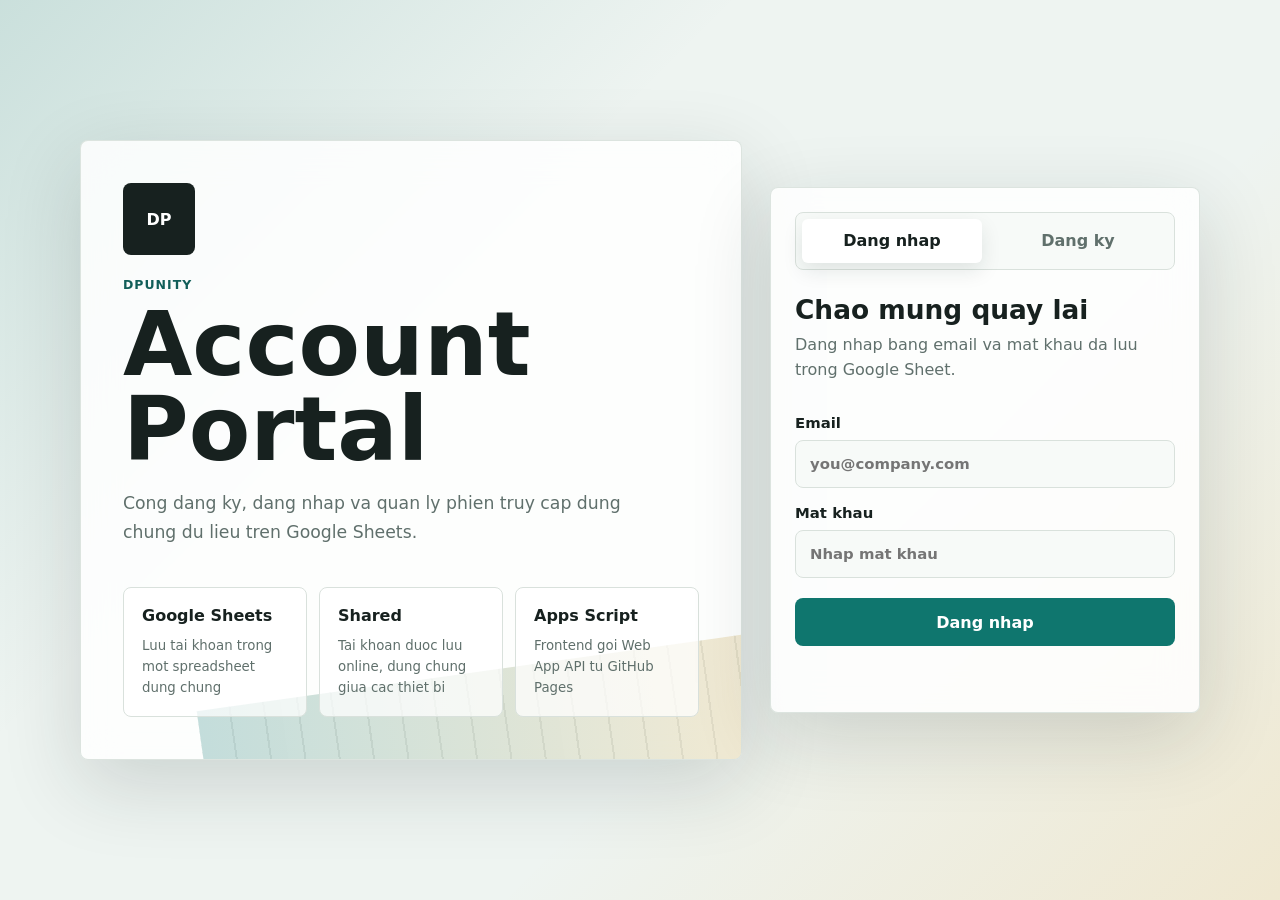
==== index.html @ 10a59590 "Switch auth to Google Sheets API" ====
<!doctype html>
<html lang="vi">
<head>
  <meta charset="utf-8">
  <meta name="viewport" content="width=device-width, initial-scale=1">
  <meta name="description" content="DPUnity account access portal">
  <title>DPUnity Account</title>
  <link rel="stylesheet" href="./styles.css">
</head>
<body>
  <main class="shell">
    <section class="brand-panel" aria-label="DPUnity">
      <div class="brand-mark">DP</div>
      <div>
        <p class="eyebrow">DPUnity</p>
        <h1>Account Portal</h1>
        <p class="lead">Cong dang ky, dang nhap va quan ly phien truy cap dung chung du lieu tren Google Sheets.</p>
      </div>
      <div class="stats" aria-label="Security highlights">
        <div>
          <span>Google Sheets</span>
          <small>Luu tai khoan trong mot spreadsheet dung chung</small>
        </div>
        <div>
          <span>Shared</span>
          <small>Tai khoan duoc luu online, dung chung giua cac thiet bi</small>
        </div>
        <div>
          <span>Apps Script</span>
          <small>Frontend goi Web App API tu GitHub Pages</small>
        </div>
      </div>
    </section>

    <section class="auth-panel" aria-label="Authentication">
      <div class="tabs" role="tablist" aria-label="Auth mode">
        <button class="tab active" id="loginTab" type="button" role="tab" aria-selected="true" aria-controls="loginForm">Dang nhap</button>
        <button class="tab" id="registerTab" type="button" role="tab" aria-selected="false" aria-controls="registerForm">Dang ky</button>
      </div>

      <form class="form active" id="loginForm" autocomplete="on">
        <div class="form-head">
          <h2>Chao mung quay lai</h2>
          <p>Dang nhap bang email va mat khau da luu trong Google Sheet.</p>
        </div>
        <label>
          Email
          <input id="loginEmail" name="email" type="email" placeholder="you@company.com" autocomplete="email" required>
        </label>
        <label>
          Mat khau
          <input id="loginPassword" name="password" type="password" placeholder="Nhap mat khau" autocomplete="current-password" required>
        </label>
        <button class="primary" type="submit">Dang nhap</button>
      </form>

      <form class="form" id="registerForm" autocomplete="on">
        <div class="form-head">
          <h2>Tao tai khoan</h2>
          <p>Tai khoan se duoc luu trong Google Sheet va dung duoc tren moi thiet bi.</p>
        </div>
        <label>
          Ho ten
          <input id="registerName" name="name" type="text" placeholder="Nguyen Van A" autocomplete="name" minlength="2" required>
        </label>
        <label>
          Email
          <input id="registerEmail" name="email" type="email" placeholder="you@company.com" autocomplete="email" required>
        </label>
        <label>
          Mat khau
          <input id="registerPassword" name="password" type="password" placeholder="Toi thieu 8 ky tu" autocomplete="new-password" minlength="8" required>
        </label>
        <button class="primary" type="submit">Tao tai khoan</button>
      </form>

      <section class="dashboard" id="dashboard" aria-live="polite">
        <div>
          <p class="eyebrow">Da dang nhap</p>
          <h2 id="welcomeName">Xin chao</h2>
          <p id="welcomeEmail"></p>
        </div>
        <button class="secondary" id="logoutButton" type="button">Dang xuat</button>
      </section>

      <p class="message" id="message" role="status" aria-live="polite"></p>
    </section>
  </main>

  <script src="./config.js"></script>
  <script src="./app.js"></script>
</body>
</html>
---- styles.css ----
:root {
  color-scheme: light;
  --ink: #17211f;
  --muted: #60706c;
  --line: #d9e1dc;
  --panel: #ffffff;
  --field: #f7faf8;
  --accent: #0f766e;
  --accent-strong: #115e59;
  --amber: #f59e0b;
  --rose: #e11d48;
  --shadow: 0 24px 80px rgba(24, 38, 35, 0.16);
  font-family: Inter, ui-sans-serif, system-ui, -apple-system, BlinkMacSystemFont, "Segoe UI", sans-serif;
}

* {
  box-sizing: border-box;
}

body {
  margin: 0;
  min-height: 100vh;
  color: var(--ink);
  background:
    linear-gradient(135deg, rgba(15, 118, 110, 0.16), transparent 34%),
    linear-gradient(315deg, rgba(245, 158, 11, 0.14), transparent 36%),
    #eef4f1;
}

button,
input {
  font: inherit;
}

.shell {
  width: min(1120px, calc(100% - 32px));
  min-height: 100vh;
  margin: 0 auto;
  display: grid;
  grid-template-columns: minmax(0, 1fr) 430px;
  gap: 28px;
  align-items: center;
  padding: 32px 0;
}

.brand-panel,
.auth-panel {
  background: rgba(255, 255, 255, 0.84);
  border: 1px solid rgba(217, 225, 220, 0.9);
  box-shadow: var(--shadow);
  backdrop-filter: blur(18px);
}

.brand-panel {
  min-height: 620px;
  display: flex;
  flex-direction: column;
  justify-content: space-between;
  padding: 42px;
  border-radius: 8px;
  overflow: hidden;
  position: relative;
}

.brand-panel::after {
  content: "";
  position: absolute;
  inset: auto -20% -30% 20%;
  height: 280px;
  background:
    linear-gradient(90deg, rgba(15, 118, 110, 0.24), rgba(245, 158, 11, 0.18)),
    repeating-linear-gradient(90deg, transparent 0 32px, rgba(23, 33, 31, 0.08) 32px 34px);
  transform: rotate(-8deg);
}

.brand-panel > * {
  position: relative;
  z-index: 1;
}

.brand-mark {
  width: 72px;
  height: 72px;
  display: grid;
  place-items: center;
  border-radius: 8px;
  background: var(--ink);
  color: white;
  font-weight: 800;
  letter-spacing: 0;
}

.eyebrow {
  margin: 0 0 10px;
  color: var(--accent-strong);
  font-size: 0.78rem;
  font-weight: 800;
  letter-spacing: 0.08em;
  text-transform: uppercase;
}

h1,
h2,
p {
  margin-top: 0;
}

h1 {
  max-width: 680px;
  margin-bottom: 18px;
  font-size: clamp(3.4rem, 7vw, 6.6rem);
  line-height: 0.94;
  letter-spacing: 0;
}

.lead {
  max-width: 520px;
  color: var(--muted);
  font-size: 1.08rem;
  line-height: 1.7;
}

.stats {
  display: grid;
  grid-template-columns: repeat(3, minmax(0, 1fr));
  gap: 12px;
}

.stats div {
  min-height: 118px;
  padding: 18px;
  border: 1px solid var(--line);
  border-radius: 8px;
  background: rgba(255, 255, 255, 0.72);
}

.stats span {
  display: block;
  margin-bottom: 10px;
  font-weight: 800;
  color: var(--ink);
}

.stats small {
  color: var(--muted);
  line-height: 1.5;
}

.auth-panel {
  border-radius: 8px;
  padding: 24px;
}

.tabs {
  display: grid;
  grid-template-columns: 1fr 1fr;
  gap: 6px;
  padding: 6px;
  margin-bottom: 24px;
  border: 1px solid var(--line);
  border-radius: 8px;
  background: var(--field);
}

.tab {
  min-height: 44px;
  border: 0;
  border-radius: 6px;
  background: transparent;
  color: var(--muted);
  cursor: pointer;
  font-weight: 750;
}

.tab.active {
  background: white;
  color: var(--ink);
  box-shadow: 0 8px 20px rgba(24, 38, 35, 0.1);
}

.form {
  display: none;
}

.form.active {
  display: grid;
  gap: 16px;
}

.form-head h2,
.dashboard h2 {
  margin-bottom: 8px;
  font-size: 1.65rem;
}

.form-head p,
.dashboard p {
  color: var(--muted);
  line-height: 1.55;
}

label {
  display: grid;
  gap: 8px;
  color: var(--ink);
  font-size: 0.93rem;
  font-weight: 700;
}

input {
  width: 100%;
  min-height: 48px;
  padding: 0 14px;
  border: 1px solid var(--line);
  border-radius: 8px;
  outline: none;
  background: var(--field);
  color: var(--ink);
}

input:focus {
  border-color: var(--accent);
  box-shadow: 0 0 0 4px rgba(15, 118, 110, 0.14);
}

.primary,
.secondary {
  min-height: 48px;
  border: 0;
  border-radius: 8px;
  cursor: pointer;
  font-weight: 800;
}

.primary {
  margin-top: 4px;
  background: var(--accent);
  color: white;
}

.primary:hover {
  background: var(--accent-strong);
}

.secondary {
  padding: 0 18px;
  border: 1px solid var(--line);
  background: white;
  color: var(--ink);
}

.dashboard {
  display: none;
  gap: 18px;
  padding: 22px;
  border: 1px solid var(--line);
  border-radius: 8px;
  background: var(--field);
}

.dashboard.active {
  display: grid;
}

.message {
  min-height: 24px;
  margin: 18px 0 0;
  color: var(--muted);
  font-weight: 700;
}

.message.success {
  color: var(--accent-strong);
}

.message.error {
  color: var(--rose);
}

@media (max-width: 900px) {
  .shell {
    grid-template-columns: 1fr;
    align-items: start;
  }

  .brand-panel {
    min-height: auto;
    gap: 36px;
  }

  .brand-panel::after {
    display: none;
  }
}

@media (max-width: 620px) {
  .shell {
    width: min(100% - 20px, 1120px);
    padding: 10px 0;
    gap: 10px;
  }

  .brand-panel,
  .auth-panel {
    padding: 20px;
  }

  .brand-mark {
    width: 56px;
    height: 56px;
  }

  h1 {
    font-size: 3rem;
  }

  .stats {
    grid-template-columns: 1fr;
  }
}
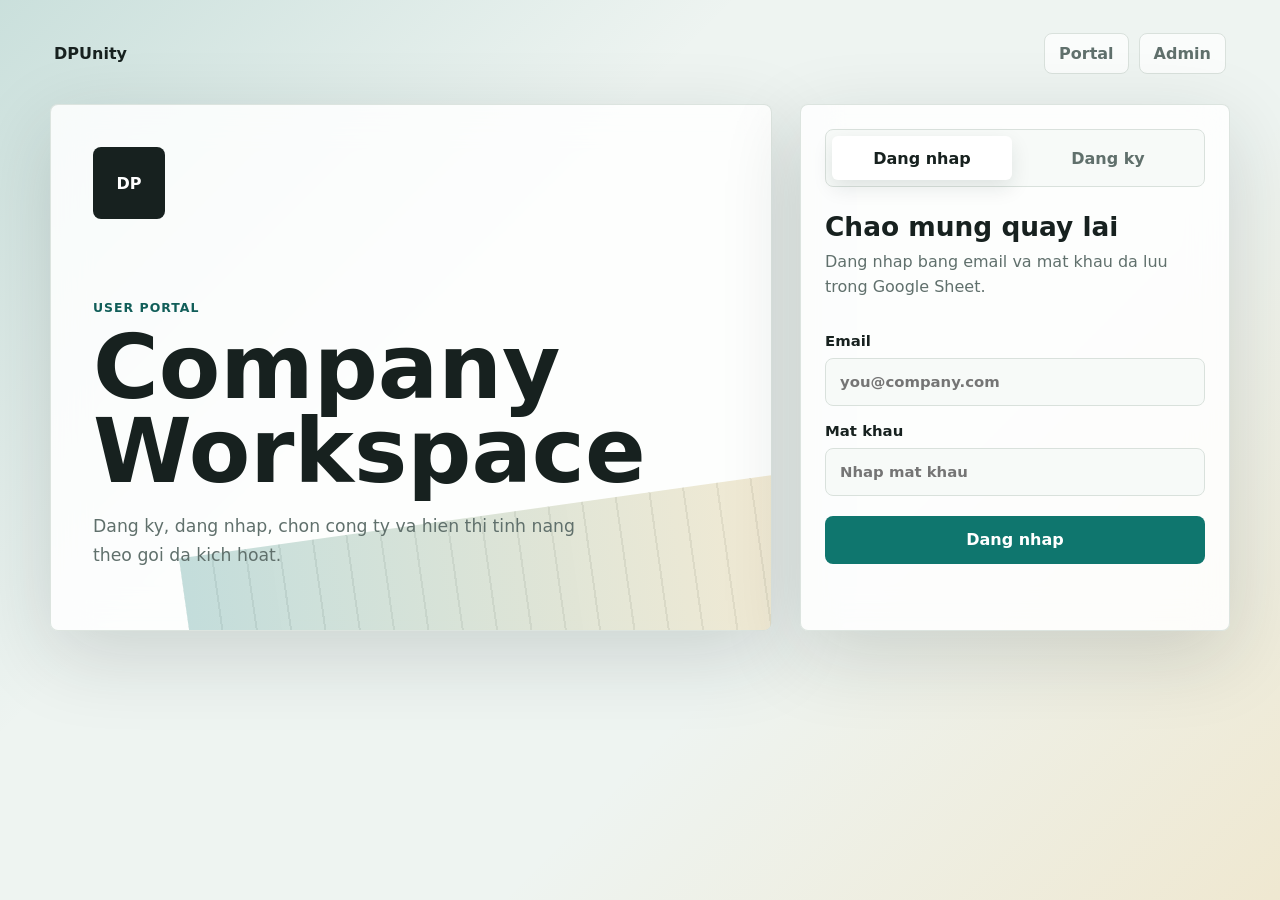
==== commit 75baa5df: "Deploy admin and company portal pages" ====
--- a/index.html
+++ b/index.html
@@ -3,87 +3,89 @@
 <head>
   <meta charset="utf-8">
   <meta name="viewport" content="width=device-width, initial-scale=1">
-  <meta name="description" content="DPUnity account access portal">
-  <title>DPUnity Account</title>
+  <meta name="description" content="DPUnity user portal">
+  <title>DPUnity Portal</title>
   <link rel="stylesheet" href="./styles.css">
 </head>
 <body>
-  <main class="shell">
-    <section class="brand-panel" aria-label="DPUnity">
-      <div class="brand-mark">DP</div>
-      <div>
-        <p class="eyebrow">DPUnity</p>
-        <h1>Account Portal</h1>
-        <p class="lead">Cong dang ky, dang nhap va quan ly phien truy cap dung chung du lieu tren Google Sheets.</p>
-      </div>
-      <div class="stats" aria-label="Security highlights">
+  <main class="app-shell">
+    <header class="topbar">
+      <a class="brand-link" href="./index.html">DPUnity</a>
+      <nav>
+        <a href="./index.html">Portal</a>
+        <a href="./admin.html">Admin</a>
+      </nav>
+    </header>
+
+    <section class="hero-grid">
+      <div class="brand-panel compact">
+        <div class="brand-mark">DP</div>
         <div>
-          <span>Google Sheets</span>
-          <small>Luu tai khoan trong mot spreadsheet dung chung</small>
-        </div>
-        <div>
-          <span>Shared</span>
-          <small>Tai khoan duoc luu online, dung chung giua cac thiet bi</small>
-        </div>
-        <div>
-          <span>Apps Script</span>
-          <small>Frontend goi Web App API tu GitHub Pages</small>
+          <p class="eyebrow">User Portal</p>
+          <h1>Company Workspace</h1>
+          <p class="lead">Dang ky, dang nhap, chon cong ty va hien thi tinh nang theo goi da kich hoat.</p>
         </div>
       </div>
+
+      <section class="auth-panel" aria-label="Authentication">
+        <div class="tabs" role="tablist" aria-label="Auth mode">
+          <button class="tab active" id="loginTab" type="button" role="tab" aria-selected="true" aria-controls="loginForm">Dang nhap</button>
+          <button class="tab" id="registerTab" type="button" role="tab" aria-selected="false" aria-controls="registerForm">Dang ky</button>
+        </div>
+
+        <form class="form active" id="loginForm" autocomplete="on">
+          <div class="form-head">
+            <h2>Chao mung quay lai</h2>
+            <p>Dang nhap bang email va mat khau da luu trong Google Sheet.</p>
+          </div>
+          <label>Email<input name="email" type="email" placeholder="you@company.com" autocomplete="email" required></label>
+          <label>Mat khau<input name="password" type="password" placeholder="Nhap mat khau" autocomplete="current-password" required></label>
+          <button class="primary" type="submit">Dang nhap</button>
+        </form>
+
+        <form class="form" id="registerForm" autocomplete="on">
+          <div class="form-head">
+            <h2>Tao tai khoan</h2>
+            <p>Tai khoan se duoc luu trong Google Sheet va dung duoc tren moi thiet bi.</p>
+          </div>
+          <label>Ho ten<input name="name" type="text" placeholder="Nguyen Van A" autocomplete="name" minlength="2" required></label>
+          <label>Email<input name="email" type="email" placeholder="you@company.com" autocomplete="email" required></label>
+          <label>Mat khau<input name="password" type="password" placeholder="Toi thieu 8 ky tu" autocomplete="new-password" minlength="8" required></label>
+          <button class="primary" type="submit">Tao tai khoan</button>
+        </form>
+
+        <section class="dashboard" id="dashboard" aria-live="polite">
+          <div>
+            <p class="eyebrow">Da dang nhap</p>
+            <h2 id="welcomeName">Xin chao</h2>
+            <p id="welcomeEmail"></p>
+          </div>
+          <button class="secondary" id="logoutButton" type="button">Dang xuat</button>
+        </section>
+
+        <p class="message" id="message" role="status" aria-live="polite"></p>
+      </section>
     </section>
 
-    <section class="auth-panel" aria-label="Authentication">
-      <div class="tabs" role="tablist" aria-label="Auth mode">
-        <button class="tab active" id="loginTab" type="button" role="tab" aria-selected="true" aria-controls="loginForm">Dang nhap</button>
-        <button class="tab" id="registerTab" type="button" role="tab" aria-selected="false" aria-controls="registerForm">Dang ky</button>
+    <section class="workspace hidden" id="companySection">
+      <div class="section-head">
+        <div>
+          <p class="eyebrow">Company</p>
+          <h2>Chon cong ty</h2>
+        </div>
+        <button class="secondary" id="refreshCompaniesButton" type="button">Tai lai</button>
       </div>
+      <div class="item-grid" id="companyList"></div>
+    </section>
 
-      <form class="form active" id="loginForm" autocomplete="on">
-        <div class="form-head">
-          <h2>Chao mung quay lai</h2>
-          <p>Dang nhap bang email va mat khau da luu trong Google Sheet.</p>
+    <section class="workspace hidden" id="featureSection">
+      <div class="section-head">
+        <div>
+          <p class="eyebrow">Workspace</p>
+          <h2 id="selectedCompanyName">Tinh nang</h2>
         </div>
-        <label>
-          Email
-          <input id="loginEmail" name="email" type="email" placeholder="you@company.com" autocomplete="email" required>
-        </label>
-        <label>
-          Mat khau
-          <input id="loginPassword" name="password" type="password" placeholder="Nhap mat khau" autocomplete="current-password" required>
-        </label>
-        <button class="primary" type="submit">Dang nhap</button>
-      </form>
-
-      <form class="form" id="registerForm" autocomplete="on">
-        <div class="form-head">
-          <h2>Tao tai khoan</h2>
-          <p>Tai khoan se duoc luu trong Google Sheet va dung duoc tren moi thiet bi.</p>
-        </div>
-        <label>
-          Ho ten
-          <input id="registerName" name="name" type="text" placeholder="Nguyen Van A" autocomplete="name" minlength="2" required>
-        </label>
-        <label>
-          Email
-          <input id="registerEmail" name="email" type="email" placeholder="you@company.com" autocomplete="email" required>
-        </label>
-        <label>
-          Mat khau
-          <input id="registerPassword" name="password" type="password" placeholder="Toi thieu 8 ky tu" autocomplete="new-password" minlength="8" required>
-        </label>
-        <button class="primary" type="submit">Tao tai khoan</button>
-      </form>
-
-      <section class="dashboard" id="dashboard" aria-live="polite">
-        <div>
-          <p class="eyebrow">Da dang nhap</p>
-          <h2 id="welcomeName">Xin chao</h2>
-          <p id="welcomeEmail"></p>
-        </div>
-        <button class="secondary" id="logoutButton" type="button">Dang xuat</button>
-      </section>
-
-      <p class="message" id="message" role="status" aria-live="polite"></p>
+      </div>
+      <div id="featureContent"></div>
     </section>
   </main>
 
--- a/styles.css
+++ b/styles.css
@@ -28,8 +28,14 @@
 }
 
 button,
-input {
+input,
+select {
   font: inherit;
+}
+
+a {
+  color: inherit;
+  text-decoration: none;
 }
 
 .shell {
@@ -41,6 +47,48 @@
   gap: 28px;
   align-items: center;
   padding: 32px 0;
+}
+
+.app-shell {
+  width: min(1180px, calc(100% - 32px));
+  min-height: 100vh;
+  margin: 0 auto;
+  padding: 24px 0 48px;
+}
+
+.topbar {
+  min-height: 58px;
+  display: flex;
+  align-items: center;
+  justify-content: space-between;
+  gap: 20px;
+  margin-bottom: 22px;
+  padding: 0 4px;
+}
+
+.brand-link {
+  font-weight: 900;
+}
+
+.topbar nav {
+  display: flex;
+  gap: 10px;
+}
+
+.topbar nav a {
+  padding: 10px 14px;
+  border: 1px solid var(--line);
+  border-radius: 8px;
+  background: rgba(255, 255, 255, 0.72);
+  color: var(--muted);
+  font-weight: 750;
+}
+
+.hero-grid {
+  display: grid;
+  grid-template-columns: minmax(0, 1fr) 430px;
+  gap: 28px;
+  align-items: stretch;
 }
 
 .brand-panel,
@@ -60,6 +108,10 @@
   border-radius: 8px;
   overflow: hidden;
   position: relative;
+}
+
+.brand-panel.compact {
+  min-height: 480px;
 }
 
 .brand-panel::after {
@@ -207,7 +259,8 @@
   font-weight: 700;
 }
 
-input {
+input,
+select {
   width: 100%;
   min-height: 48px;
   padding: 0 14px;
@@ -218,13 +271,15 @@
   color: var(--ink);
 }
 
-input:focus {
+input:focus,
+select:focus {
   border-color: var(--accent);
   box-shadow: 0 0 0 4px rgba(15, 118, 110, 0.14);
 }
 
 .primary,
-.secondary {
+.secondary,
+.danger {
   min-height: 48px;
   border: 0;
   border-radius: 8px;
@@ -249,6 +304,19 @@
   color: var(--ink);
 }
 
+.danger {
+  padding: 0 14px;
+  border: 1px solid rgba(225, 29, 72, 0.32);
+  background: #fff1f2;
+  color: var(--rose);
+}
+
+.small {
+  min-height: 34px;
+  padding: 0 10px;
+  font-size: 0.86rem;
+}
+
 .dashboard {
   display: none;
   gap: 18px;
@@ -277,8 +345,191 @@
   color: var(--rose);
 }
 
+.hidden {
+  display: none !important;
+}
+
+.workspace,
+.manager-panel,
+.data-card,
+.intro-panel {
+  border: 1px solid rgba(217, 225, 220, 0.9);
+  border-radius: 8px;
+  background: rgba(255, 255, 255, 0.86);
+  box-shadow: 0 18px 58px rgba(24, 38, 35, 0.1);
+}
+
+.workspace {
+  margin-top: 24px;
+  padding: 24px;
+}
+
+.section-head {
+  display: flex;
+  align-items: center;
+  justify-content: space-between;
+  gap: 20px;
+  margin-bottom: 18px;
+}
+
+.section-head h1,
+.section-head h2 {
+  margin-bottom: 0;
+}
+
+.admin-grid {
+  display: grid;
+  grid-template-columns: repeat(2, minmax(0, 1fr));
+  gap: 18px;
+}
+
+.manager-panel {
+  padding: 22px;
+}
+
+.manager-panel.wide {
+  grid-column: 1 / -1;
+}
+
+.manager-panel h2 {
+  margin-bottom: 18px;
+  font-size: 1.3rem;
+}
+
+.inline-form {
+  display: grid;
+  grid-template-columns: repeat(2, minmax(0, 1fr));
+  gap: 14px;
+  margin-bottom: 20px;
+}
+
+.inline-form label {
+  font-size: 0.88rem;
+}
+
+.company-form {
+  grid-template-columns: repeat(3, minmax(0, 1fr));
+}
+
+fieldset {
+  margin: 0;
+  padding: 12px;
+  border: 1px solid var(--line);
+  border-radius: 8px;
+}
+
+legend {
+  padding: 0 6px;
+  color: var(--muted);
+  font-size: 0.86rem;
+  font-weight: 800;
+}
+
+.button-row {
+  display: flex;
+  align-items: end;
+  gap: 10px;
+}
+
+.table-wrap {
+  overflow-x: auto;
+}
+
+table {
+  width: 100%;
+  border-collapse: collapse;
+  font-size: 0.92rem;
+}
+
+th,
+td {
+  padding: 12px 10px;
+  border-bottom: 1px solid var(--line);
+  text-align: left;
+  vertical-align: middle;
+}
+
+th {
+  color: var(--muted);
+  font-size: 0.78rem;
+  letter-spacing: 0.08em;
+  text-transform: uppercase;
+}
+
+.actions {
+  display: flex;
+  justify-content: flex-end;
+  gap: 8px;
+}
+
+.check-grid,
+.item-grid {
+  display: grid;
+  grid-template-columns: repeat(3, minmax(0, 1fr));
+  gap: 12px;
+}
+
+.check-item {
+  display: flex;
+  align-items: center;
+  gap: 8px;
+  padding: 10px;
+  border: 1px solid var(--line);
+  border-radius: 8px;
+  background: var(--field);
+}
+
+.check-item input {
+  width: 18px;
+  min-height: 18px;
+}
+
+.check-item span {
+  color: var(--muted);
+  font-size: 0.78rem;
+}
+
+.data-card,
+.intro-panel {
+  padding: 18px;
+}
+
+.data-card h3,
+.intro-panel h3 {
+  margin-bottom: 8px;
+}
+
+.muted {
+  color: var(--muted);
+}
+
+.pill-row {
+  display: flex;
+  flex-wrap: wrap;
+  gap: 8px;
+  margin: 12px 0;
+}
+
+.pill {
+  display: inline-flex;
+  align-items: center;
+  min-height: 28px;
+  padding: 0 10px;
+  border-radius: 999px;
+  background: rgba(15, 118, 110, 0.1);
+  color: var(--accent-strong);
+  font-size: 0.82rem;
+  font-weight: 800;
+}
+
+.muted-pill {
+  background: var(--field);
+  color: var(--muted);
+}
+
 @media (max-width: 900px) {
-  .shell {
+  .shell,
+  .hero-grid {
     grid-template-columns: 1fr;
     align-items: start;
   }
@@ -290,6 +541,14 @@
 
   .brand-panel::after {
     display: none;
+  }
+
+  .admin-grid,
+  .inline-form,
+  .company-form,
+  .check-grid,
+  .item-grid {
+    grid-template-columns: 1fr;
   }
 }
 
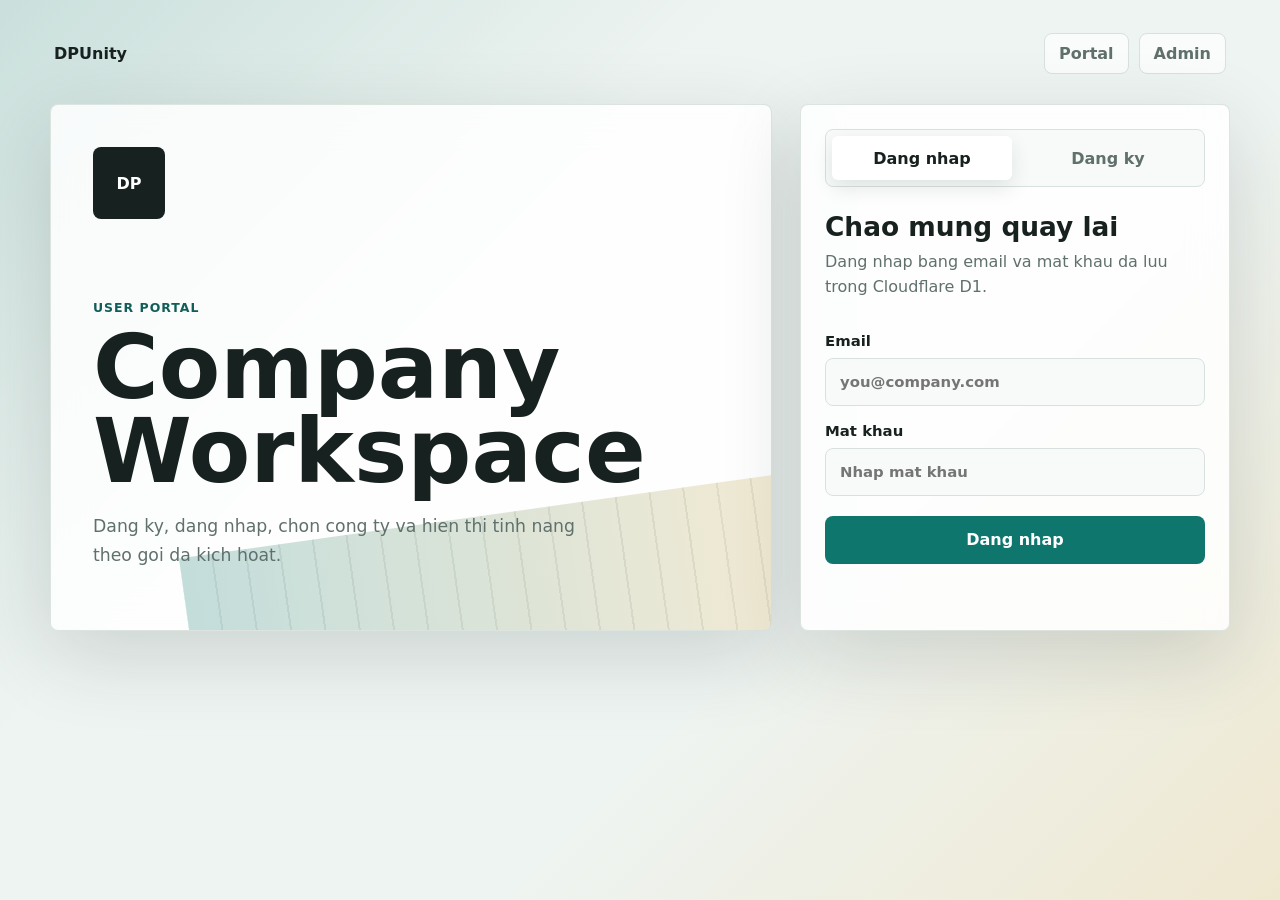
==== commit fde7f76e: "Point frontend to Cloudflare auth API" ====
--- a/index.html
+++ b/index.html
@@ -36,7 +36,7 @@
         <form class="form active" id="loginForm" autocomplete="on">
           <div class="form-head">
             <h2>Chao mung quay lai</h2>
-            <p>Dang nhap bang email va mat khau da luu trong Google Sheet.</p>
+          <p>Dang nhap bang email va mat khau da luu trong Cloudflare D1.</p>
           </div>
           <label>Email<input name="email" type="email" placeholder="you@company.com" autocomplete="email" required></label>
           <label>Mat khau<input name="password" type="password" placeholder="Nhap mat khau" autocomplete="current-password" required></label>
@@ -46,7 +46,7 @@
         <form class="form" id="registerForm" autocomplete="on">
           <div class="form-head">
             <h2>Tao tai khoan</h2>
-            <p>Tai khoan se duoc luu trong Google Sheet va dung duoc tren moi thiet bi.</p>
+          <p>Tai khoan se duoc luu trong Cloudflare D1 va dung duoc tren moi thiet bi.</p>
           </div>
           <label>Ho ten<input name="name" type="text" placeholder="Nguyen Van A" autocomplete="name" minlength="2" required></label>
           <label>Email<input name="email" type="email" placeholder="you@company.com" autocomplete="email" required></label>
--- a/styles.css
+++ b/styles.css
@@ -383,6 +383,18 @@
   gap: 18px;
 }
 
+.admin-login-panel {
+  width: min(460px, 100%);
+  margin: 48px auto 0;
+}
+
+.google-login {
+  min-height: 44px;
+  display: flex;
+  align-items: center;
+  margin-top: 8px;
+}
+
 .manager-panel {
   padding: 22px;
 }
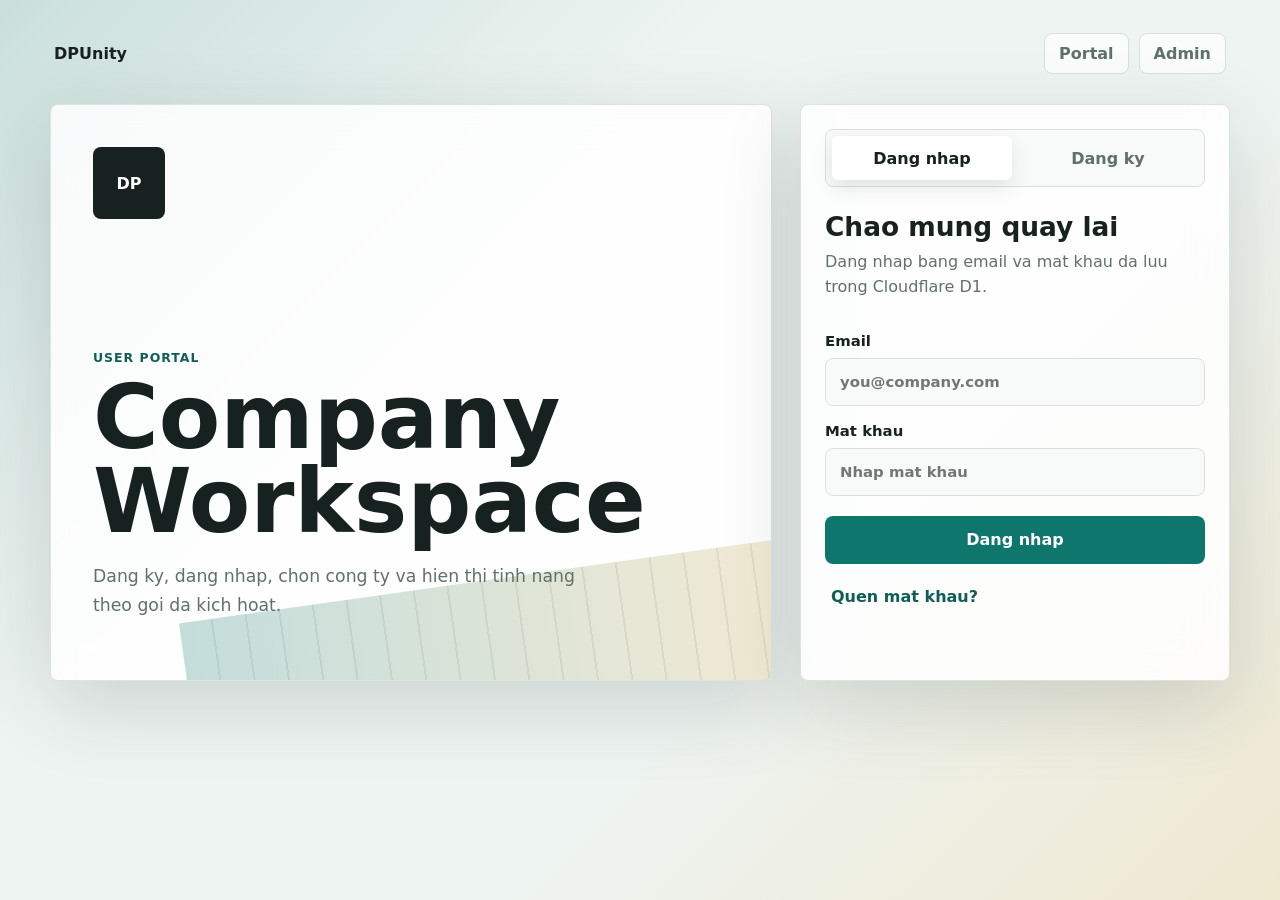
==== commit 99855ce2: "Deploy password reset request flow" ====
--- a/index.html
+++ b/index.html
@@ -41,6 +41,19 @@
           <label>Email<input name="email" type="email" placeholder="you@company.com" autocomplete="email" required></label>
           <label>Mat khau<input name="password" type="password" placeholder="Nhap mat khau" autocomplete="current-password" required></label>
           <button class="primary" type="submit">Dang nhap</button>
+          <button class="link-button" id="forgotPasswordButton" type="button">Quen mat khau?</button>
+        </form>
+
+        <form class="form" id="forgotPasswordForm" autocomplete="on">
+          <div class="form-head">
+            <h2>Quen mat khau</h2>
+            <p>Nhap email tai khoan. He thong se tao yeu cau de SuperRootAdmin dat lai mat khau.</p>
+          </div>
+          <label>Email<input name="email" type="email" placeholder="you@company.com" autocomplete="email" required></label>
+          <div class="button-row">
+            <button class="primary" type="submit">Gui yeu cau</button>
+            <button class="secondary" id="backToLoginButton" type="button">Quay lai</button>
+          </div>
         </form>
 
         <form class="form" id="registerForm" autocomplete="on">
--- a/styles.css
+++ b/styles.css
@@ -287,6 +287,16 @@
   font-weight: 800;
 }
 
+.link-button {
+  min-height: 34px;
+  border: 0;
+  background: transparent;
+  color: var(--accent-strong);
+  cursor: pointer;
+  font-weight: 800;
+  text-align: left;
+}
+
 .primary {
   margin-top: 4px;
   background: var(--accent);
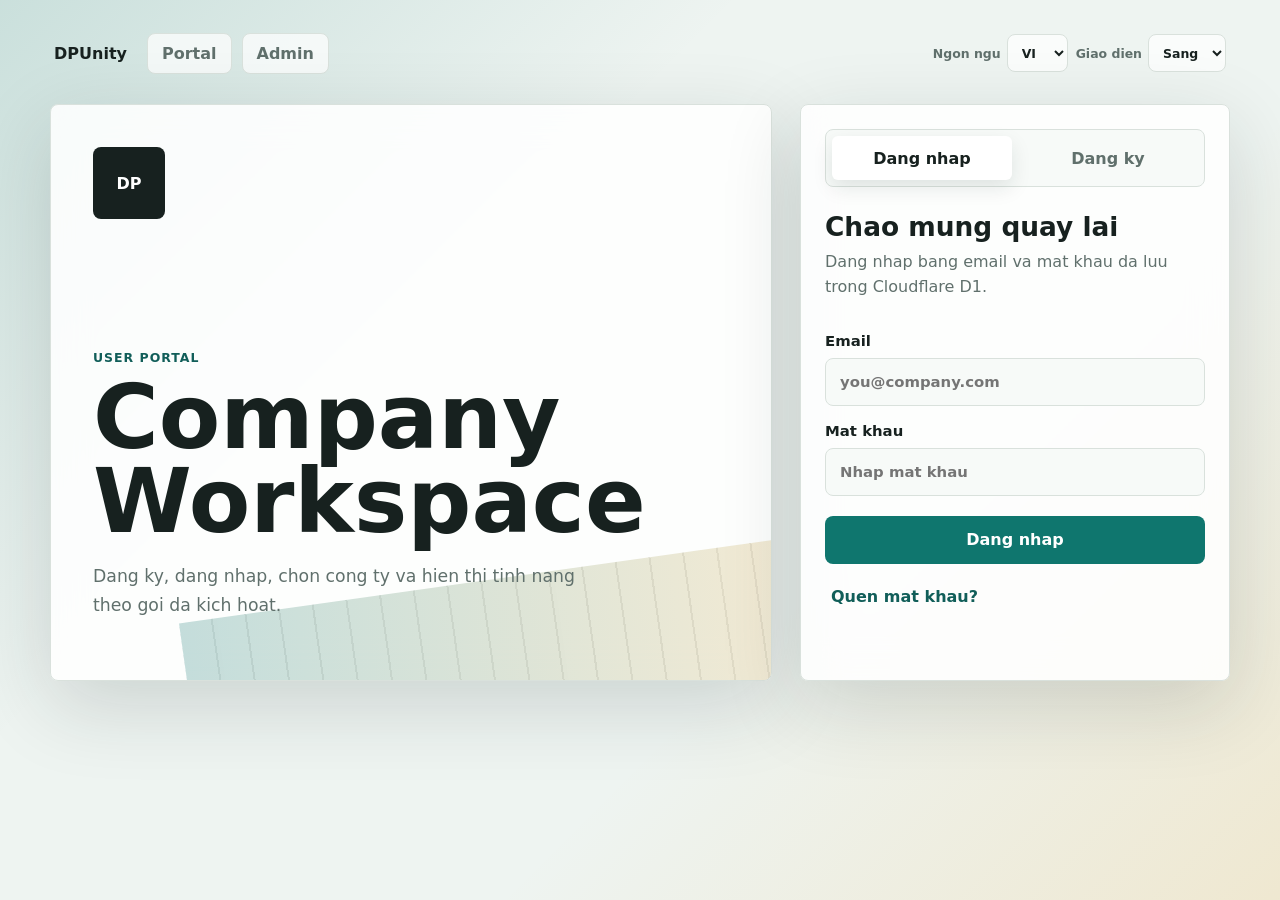
==== commit c3cd39b0: "Deploy language and theme preferences" ====
--- a/index.html
+++ b/index.html
@@ -88,20 +88,11 @@
         </div>
         <button class="secondary" id="refreshCompaniesButton" type="button">Tai lai</button>
       </div>
-      <div class="item-grid" id="companyList"></div>
-    </section>
-
-    <section class="workspace hidden" id="featureSection">
-      <div class="section-head">
-        <div>
-          <p class="eyebrow">Workspace</p>
-          <h2 id="selectedCompanyName">Tinh nang</h2>
-        </div>
-      </div>
-      <div id="featureContent"></div>
+      <div class="company-list" id="companyList"></div>
     </section>
   </main>
 
+  <script src="./ui.js?v=20260613-theme-lang"></script>
   <script src="./config.js"></script>
   <script src="./app.js"></script>
 </body>
--- a/styles.css
+++ b/styles.css
@@ -5,12 +5,36 @@
   --line: #d9e1dc;
   --panel: #ffffff;
   --field: #f7faf8;
+  --surface: rgba(255, 255, 255, 0.86);
+  --surface-strong: rgba(255, 255, 255, 0.94);
+  --nav-surface: rgba(255, 255, 255, 0.72);
+  --body-bg: #eef4f1;
+  --tab-active: #ffffff;
   --accent: #0f766e;
   --accent-strong: #115e59;
   --amber: #f59e0b;
   --rose: #e11d48;
   --shadow: 0 24px 80px rgba(24, 38, 35, 0.16);
   font-family: Inter, ui-sans-serif, system-ui, -apple-system, BlinkMacSystemFont, "Segoe UI", sans-serif;
+}
+
+[data-theme="dark"] {
+  color-scheme: dark;
+  --ink: #eef8f5;
+  --muted: #9fb2ad;
+  --line: #2b3d38;
+  --panel: #111c19;
+  --field: #172521;
+  --surface: rgba(17, 28, 25, 0.9);
+  --surface-strong: rgba(22, 34, 31, 0.96);
+  --nav-surface: rgba(17, 28, 25, 0.82);
+  --body-bg: #0c1412;
+  --tab-active: #22332f;
+  --accent: #2dd4bf;
+  --accent-strong: #5eead4;
+  --amber: #fbbf24;
+  --rose: #fb7185;
+  --shadow: 0 24px 80px rgba(0, 0, 0, 0.34);
 }
 
 * {
@@ -24,12 +48,13 @@
   background:
     linear-gradient(135deg, rgba(15, 118, 110, 0.16), transparent 34%),
     linear-gradient(315deg, rgba(245, 158, 11, 0.14), transparent 36%),
-    #eef4f1;
+    var(--body-bg);
 }
 
 button,
 input,
-select {
+select,
+textarea {
   font: inherit;
 }
 
@@ -79,9 +104,33 @@
   padding: 10px 14px;
   border: 1px solid var(--line);
   border-radius: 8px;
-  background: rgba(255, 255, 255, 0.72);
+  background: var(--nav-surface);
   color: var(--muted);
   font-weight: 750;
+}
+
+.preference-controls {
+  display: flex;
+  align-items: center;
+  gap: 8px;
+  margin-left: auto;
+}
+
+.preference-controls label {
+  display: flex;
+  align-items: center;
+  gap: 6px;
+  color: var(--muted);
+  font-size: 0.78rem;
+  font-weight: 800;
+}
+
+.preference-controls select {
+  width: auto;
+  min-height: 38px;
+  padding: 0 10px;
+  border-radius: 8px;
+  background: var(--nav-surface);
 }
 
 .hero-grid {
@@ -93,8 +142,8 @@
 
 .brand-panel,
 .auth-panel {
-  background: rgba(255, 255, 255, 0.84);
-  border: 1px solid rgba(217, 225, 220, 0.9);
+  background: var(--surface);
+  border: 1px solid var(--line);
   box-shadow: var(--shadow);
   backdrop-filter: blur(18px);
 }
@@ -225,7 +274,7 @@
 }
 
 .tab.active {
-  background: white;
+  background: var(--tab-active);
   color: var(--ink);
   box-shadow: 0 8px 20px rgba(24, 38, 35, 0.1);
 }
@@ -260,7 +309,8 @@
 }
 
 input,
-select {
+select,
+textarea {
   width: 100%;
   min-height: 48px;
   padding: 0 14px;
@@ -271,8 +321,15 @@
   color: var(--ink);
 }
 
+textarea {
+  min-height: 120px;
+  padding: 12px 14px;
+  resize: vertical;
+}
+
 input:focus,
-select:focus {
+select:focus,
+textarea:focus {
   border-color: var(--accent);
   box-shadow: 0 0 0 4px rgba(15, 118, 110, 0.14);
 }
@@ -310,7 +367,7 @@
 .secondary {
   padding: 0 18px;
   border: 1px solid var(--line);
-  background: white;
+  background: var(--surface-strong);
   color: var(--ink);
 }
 
@@ -363,9 +420,9 @@
 .manager-panel,
 .data-card,
 .intro-panel {
-  border: 1px solid rgba(217, 225, 220, 0.9);
-  border-radius: 8px;
-  background: rgba(255, 255, 255, 0.86);
+  border: 1px solid var(--line);
+  border-radius: 8px;
+  background: var(--surface);
   box-shadow: 0 18px 58px rgba(24, 38, 35, 0.1);
 }
 
@@ -489,6 +546,98 @@
   display: grid;
   grid-template-columns: repeat(3, minmax(0, 1fr));
   gap: 12px;
+}
+
+.company-list {
+  display: grid;
+  gap: 10px;
+}
+
+.company-row {
+  width: 100%;
+  min-height: 74px;
+  display: flex;
+  align-items: center;
+  justify-content: space-between;
+  gap: 18px;
+  padding: 14px 16px;
+  border: 1px solid var(--line);
+  border-radius: 8px;
+  background: var(--surface-strong);
+  color: var(--ink);
+  cursor: pointer;
+  text-align: left;
+}
+
+.company-row strong,
+.company-row small {
+  display: block;
+}
+
+.company-row small {
+  margin-top: 4px;
+  color: var(--muted);
+}
+
+.company-row.active {
+  border-color: var(--accent);
+  box-shadow: 0 0 0 4px rgba(15, 118, 110, 0.14);
+}
+
+.company-meta {
+  display: flex;
+  align-items: center;
+  justify-content: flex-end;
+  flex-wrap: wrap;
+  gap: 8px;
+}
+
+.company-meta .pill-row {
+  margin: 0;
+}
+
+.active-pill {
+  background: var(--ink);
+  color: white;
+}
+
+.workspace-tabs {
+  display: flex;
+  gap: 8px;
+  margin-top: 24px;
+}
+
+.nav-button {
+  display: inline-flex;
+  align-items: center;
+  justify-content: center;
+}
+
+.wide-field {
+  grid-column: 1 / -1;
+}
+
+.sticky-grid {
+  display: grid;
+  grid-template-columns: repeat(3, minmax(0, 1fr));
+  gap: 14px;
+}
+
+.sticky-note {
+  min-height: 190px;
+  display: flex;
+  flex-direction: column;
+  justify-content: space-between;
+  gap: 16px;
+  padding: 18px;
+  border: 1px solid rgba(23, 33, 31, 0.12);
+  border-radius: 8px;
+  box-shadow: 0 16px 36px rgba(24, 38, 35, 0.1);
+  color: #17211f;
+}
+
+.sticky-note p {
+  white-space: pre-wrap;
 }
 
 .check-item {
@@ -569,8 +718,23 @@
   .inline-form,
   .company-form,
   .check-grid,
-  .item-grid {
+  .item-grid,
+  .sticky-grid {
     grid-template-columns: 1fr;
+  }
+
+  .company-row {
+    align-items: flex-start;
+    flex-direction: column;
+  }
+
+  .topbar {
+    flex-wrap: wrap;
+  }
+
+  .preference-controls {
+    width: 100%;
+    justify-content: flex-end;
   }
 }
 
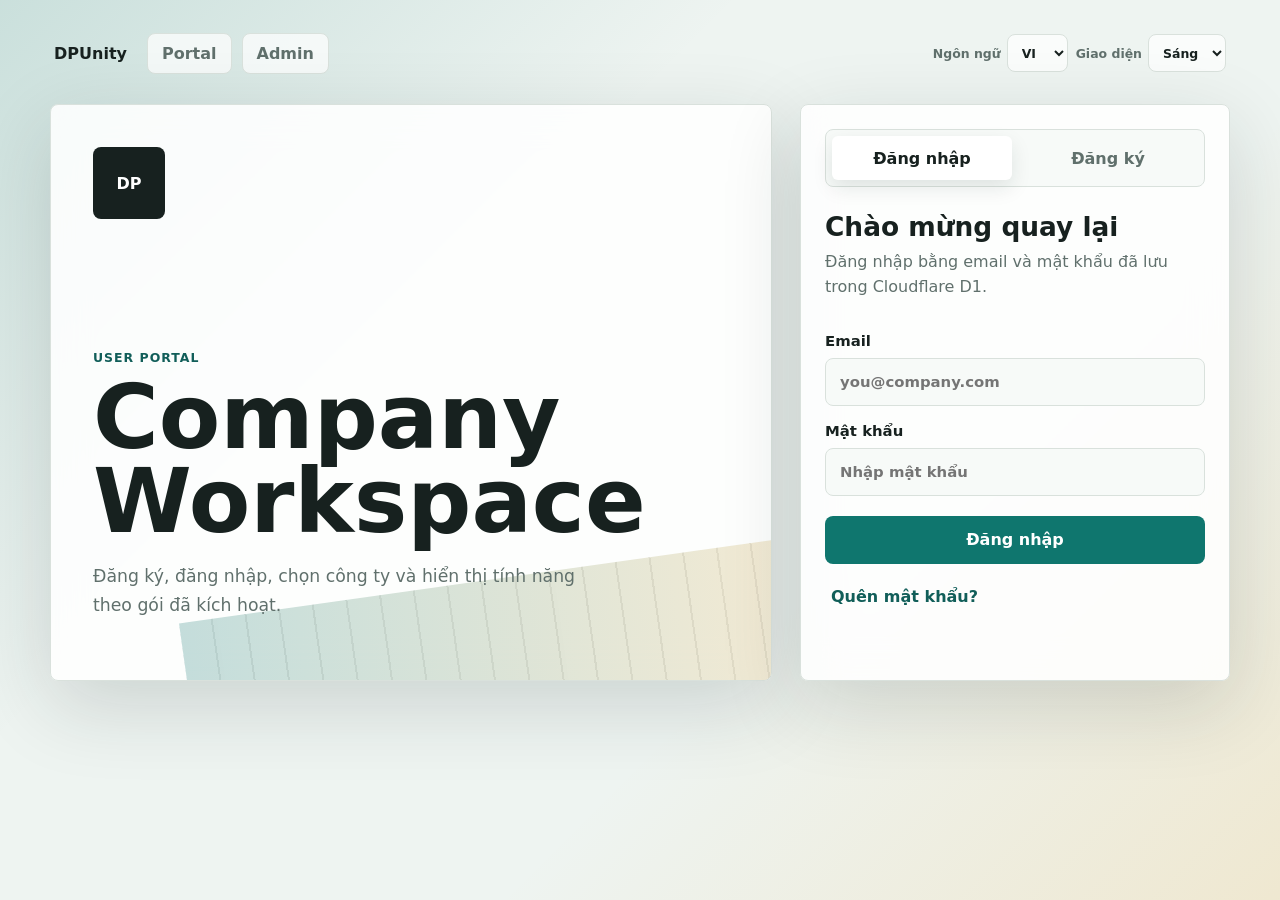
==== commit f2f79ece: "Deploy Vietnamese diacritics" ====
--- a/index.html
+++ b/index.html
@@ -92,8 +92,8 @@
     </section>
   </main>
 
-  <script src="./ui.js?v=20260613-theme-lang"></script>
+  <script src="./ui.js?v=20260613-vi-diacritics"></script>
   <script src="./config.js"></script>
-  <script src="./app.js"></script>
+  <script src="./app.js?v=20260613-vi-diacritics"></script>
 </body>
 </html>
